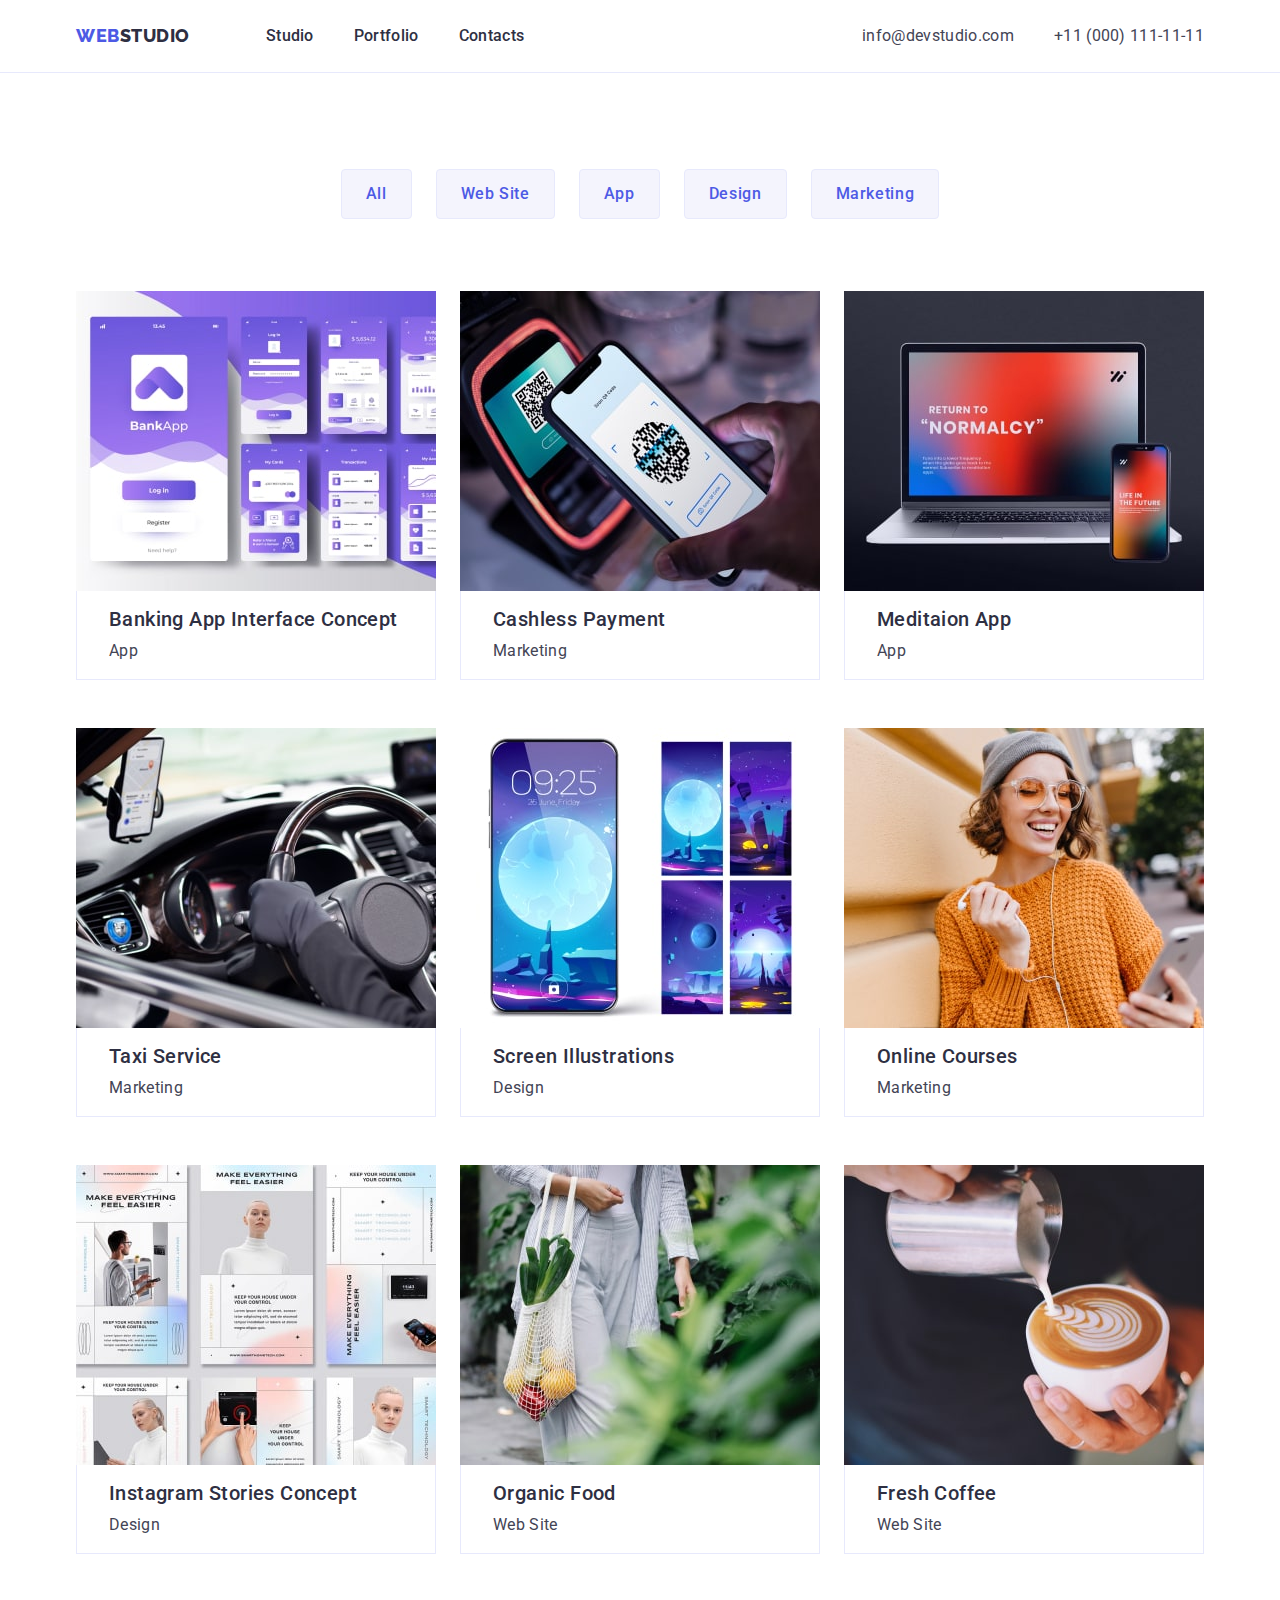
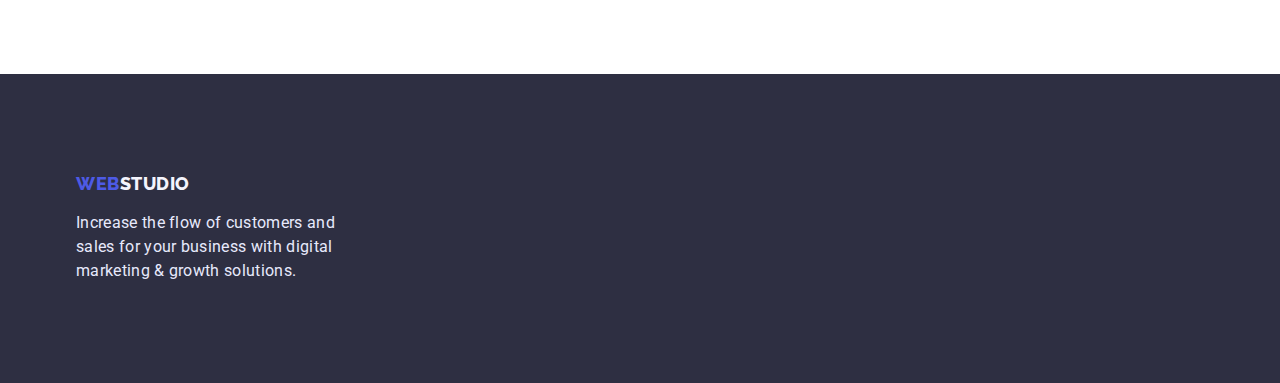
==== portfolio.html @ 1cea7742 "Initial commit" ====
<!DOCTYPE html>
<html lang="en">
  <head>
    <meta charset="UTF-8" />
    <meta http-equiv="X-UA-Compatible" content="IE=edge" />
    <meta name="viewport" content="width=device-width, initial-scale=1.0" />
    <title>Web Studio</title>
    <link rel="preconnect" href="https://fonts.googleapis.com" />
    <link rel="preconnect" href="https://fonts.gstatic.com" crossorigin />
    <link
      href="https://fonts.googleapis.com/css2?family=Raleway:wght@800&family=Roboto:wght@400;500;700;900&display=swap"
      rel="stylesheet"
    />
    <link
      rel="stylesheet"
      href="https://cdnjs.cloudflare.com/ajax/libs/modern-normalize/1.1.0/modern-normalize.min.css"
    />
    <link rel="stylesheet" href="./css/styles.css" />
  </head>
  <body>
    <header class="header">
      <div class="container header-container">
        <nav class="nav">
          <a href="./index.html" class="logo"
            ><span class="accent">Web</span>Studio</a
          >
          <ul class="nav-list list">
            <li class="nav-item">
              <a href="./index.html" class="nav-link">Studio</a>
            </li>
            <li class="nav-item">
              <a href="./portfolio.html" class="nav-link">Portfolio</a>
            </li>
            <li class="nav-item"><a href="#" class="nav-link">Contacts</a></li>
          </ul>
        </nav>
        <address class="address">
          <ul class="address-list list">
            <li class="address-item">
              <a href="mailto:info@devstudio.com" class="address-link"
                >info@devstudio.com</a
              >
            </li>
            <li class="address-item">
              <a href="tel:+110001111111" class="address-link"
                >+11 (000) 111-11-11</a
              >
            </li>
          </ul>
        </address>
      </div>
    </header>

    <main class="portfolio-main">
      <section class="portfolio section">
        <div class="container portfolio-container">
          <h1 class="portfolio-title visually-hidden">Portfolio list</h1>
          <ul class="portfolio-btn-list list">
            <li class="portfolio-item">
              <button class="portfolio-btn">All</button>
            </li>
            <li class="portfolio-item">
              <button class="portfolio-btn">Web Site</button>
            </li>
            <li class="portfolio-item">
              <button class="portfolio-btn">App</button>
            </li>
            <li class="portfolio-item">
              <button class="portfolio-btn">Design</button>
            </li>
            <li class="portfolio-item">
              <button class="portfolio-btn">Marketing</button>
            </li>
          </ul>
          <ul class="portfolio-card-list list">
            <li class="card-list-item">
              <img
                class="card-list-img"
                src="./images/portfolio-img-1.jpg"
                alt="Banking App cards"
                width="360"
                height="300"
              />
              <div class="portfolio-card">
                <h2 class="section-subtitle">Banking App Interface Concept</h2>
                <p class="section-description">App</p>
              </div>
            </li>
            <li class="card-list-item">
              <img
                class="card-list-img"
                src="./images/portfolio-img-2.jpg"
                alt="Cashless Payment"
                width="360"
                height="300"
              />
              <div class="portfolio-card">
                <h2 class="section-subtitle">Cashless Payment</h2>
                <p class="section-description">Marketing</p>
              </div>
            </li>
            <li class="card-list-item">
              <img
                class="card-list-img"
                src="./images/portfolio-img-3.jpg"
                alt="Laptop and phone"
                width="360"
                height="300"
              />
              <div class="portfolio-card">
                <h2 class="section-subtitle">Meditaion App</h2>
                <p class="section-description">App</p>
              </div>
            </li>
            <li class="card-list-item">
              <img
                class="card-list-img"
                src="./images/portfolio-img-4.jpg"
                alt="Taxi"
                width="360"
                height="300"
              />
              <div class="portfolio-card">
                <h2 class="section-subtitle">Taxi Service</h2>
                <p class="section-description">Marketing</p>
              </div>
            </li>
            <li class="card-list-item">
              <img
                class="card-list-img"
                src="./images/portfolio-img-5.jpg"
                alt="Phone"
                width="360"
                height="300"
              />
              <div class="portfolio-card">
                <h2 class="section-subtitle">Screen Illustrations</h2>
                <p class="section-description">Design</p>
              </div>
            </li>
            <li class="card-list-item">
              <img
                class="card-list-img"
                src="./images/portfolio-img-6.jpg"
                alt="Smiling women"
                width="360"
                height="300"
              />
              <div class="portfolio-card">
                <h2 class="section-subtitle">Online Courses</h2>
                <p class="section-description">Marketing</p>
              </div>
            </li>
            <li class="card-list-item">
              <img
                class="card-list-img"
                src="./images/portfolio-img-7.jpg"
                alt="Instagram stories design"
                width="360"
                height="300"
              />
              <div class="portfolio-card">
                <h2 class="section-subtitle">Instagram Stories Concept</h2>
                <p class="section-description">Design</p>
              </div>
            </li>
            <li class="card-list-item">
              <img
                class="card-list-img"
                src="./images/portfolio-img-8.jpg"
                alt="Organic food"
                width="360"
                height="300"
              />
              <div class="portfolio-card">
                <h2 class="section-subtitle">Organic Food</h2>
                <p class="section-description">Web Site</p>
              </div>
            </li>
            <li class="card-list-item">
              <img
                class="card-list-img"
                src="./images/portfolio-img-9.jpg"
                alt="Coffee"
                width="360"
                height="300"
              />
              <div class="portfolio-card">
                <h2 class="section-subtitle">Fresh Coffee</h2>
                <p class="section-description">Web Site</p>
              </div>
            </li>
          </ul>
        </div>
      </section>
    </main>

    <footer class="footer">
      <div class="container">
        <a href="./index.html" class="footer-logo"
          ><span class="accent">Web</span>Studio</a
        >
        <p class="footer-text">
          Increase the flow of customers and sales for your business with
          digital marketing & growth solutions.
        </p>
      </div>
    </footer>
  </body>
</html>
---- css/styles.css ----
/* global */

:root {
  --primary-brand: #4d5ae5;
  --pressed-state: #404bbf;
  --dark: #2e2f42;
  --success: #31d0aa;
  --text: #434455;
  --subtle-text: #8e8f99;
  --accent: #e7e9fc;
  --light: #f4f4fd;
  --modal-overlay: #2e2f42;
  --hero-background: #2e2f42;
  --white: #ffffff;
}

body {
  font-family: "Roboto", sans-serif;
  font-size: 16px;
  color: var(--dark);
  background-color: var(--white);
}

h1,
h2,
h3,
h4,
h5,
h6,
p,
ul {
  padding: 0;
  margin: 0;
}

.container {
  max-width: 1158px;
  margin: 0 auto;
  padding: 0 15px;
}

.list {
  list-style: none;
}

.visually-hidden {
  position: absolute;
  white-space: nowrap;
  width: 1px;
  height: 1px;
  overflow: hidden;
  border: 0;
  padding: 0;
  clip: rect(0 0 0 0);
  clip-path: inset(50%);
  margin: -1px;
}

img {
  display: block;
  max-width: 100%;
  height: auto;
}

.title {
  color: var(--dark);
  font-size: 36px;
  line-height: 1.11;
  letter-spacing: 0.02em;
  text-transform: capitalize;
}

.section {
  padding-top: 120px;
  padding-bottom: 120px;
}

.section-subtitle {
  margin-bottom: 8px;

  color: var(--dark);
  font-weight: 500;
  font-size: 20px;
  line-height: 1.2;
  letter-spacing: 0.02em;
}

.section-description {
  color: var(--text);
  line-height: 1.5;
  letter-spacing: 0.02em;
}

/* header */

.header {
  padding-top: 24px;
  padding-bottom: 24px;

  border-bottom: 1px solid var(--accent);
}

.header-container {
  display: flex;
  align-items: center;
}

.logo {
  margin-right: 76px;

  color: var(--dark);
  font-family: "Raleway", sans-serif;
  font-weight: 800;
  font-size: 18px;
  line-height: 1.33;
  letter-spacing: 0.03em;
  text-transform: uppercase;
  text-decoration: none;
}

.accent {
  color: var(--primary-brand);
}

.nav {
  display: flex;
  margin-right: auto;
}

.nav-list {
  display: flex;
  align-items: center;
}

.nav-item:not(:last-child) {
  margin-right: 40px;
}

.nav-link {
  padding-top: 24px;
  padding-bottom: 24px;

  color: var(--dark);
  text-decoration: none;
  font-weight: 500;
  line-height: 1.5;
  letter-spacing: 0.02em;
}

.nav-link:hover,
.nav-link:focus {
  color: var(--pressed-state);
}

.address {
  font-style: normal;
}

.address-list {
  display: flex;
}

.address-item:not(:last-child) {
  margin-right: 40px;
}

.address-link {
  color: var(--text);
  line-height: 1.5;
  text-decoration: none;
  letter-spacing: 0.02em;
}

.address-link:hover,
.address-link:focus {
  color: var(--pressed-state);
}

/* footer */

.footer {
  padding-top: 100px;
  padding-bottom: 100px;

  background-color: var(--dark);
}

.footer-logo {
  color: var(--light);
  font-family: "Raleway", sans-serif;
  font-weight: 800;
  font-size: 18px;
  line-height: 1.16;
  letter-spacing: 0.03em;
  text-transform: uppercase;
  text-decoration: none;
}

.footer-text {
  max-width: 264px;
  margin-top: 16px;

  color: var(--accent);
  line-height: 1.5;
  letter-spacing: 0.02em;
}

/* hero */

.hero {
  background-color: var(--dark);

  text-align: center;
}

.hero.section {
  padding-top: 188px;
  padding-bottom: 188px;
}

.hero-title {
  margin: 0 auto;
  max-width: 500px;

  color: var(--white);
  font-size: 56px;
  line-height: 1.07;
  letter-spacing: 0.02em;
}

.hero-btn {
  margin-top: 48px;
  min-width: 169px;
  padding: 16px 32px;

  color: var(--white);
  background-color: var(--primary-brand);
  font-weight: 500;
  line-height: 1.5;
  letter-spacing: 0.04em;
  cursor: pointer;

  border: none;
  box-shadow: 0px 4px 4px rgba(0, 0, 0, 0.15);
  border-radius: 4px;
}

.hero-btn:hover,
.hero-btn:focus {
  background-color: var(--pressed-state);
}

/* features */

.features-list {
  display: flex;
}

.features-item {
  width: 264px;
}

.features-item:not(:last-child) {
  margin-right: 24px;
}

/* about */

.about {
  padding-top: 0;
}

.about-title {
  margin-bottom: 72px;
  text-align: center;
}

.about-list {
  display: flex;
  gap: 24px;
}

.about-item {
}

/* team */

.team {
  background-color: var(--light);
}

.team-title {
  margin-bottom: 72px;
  text-align: center;
}

.team-list {
  display: flex;
}

.team-item {
  background-color: var(--white);
}

.team-item:not(:last-child) {
  margin-right: 24px;
}

.card {
  padding-top: 32px;
  padding-bottom: 32px;
  text-align: center;

  box-shadow: 0px 1px 6px rgba(46, 47, 66, 0.08),
    0px 1px 1px rgba(46, 47, 66, 0.16), 0px 2px 1px rgba(46, 47, 66, 0.08);
  border-radius: 0px 0px 4px 4px;
}

/* portfolio */

.portfolio {
  padding-top: 96px;
}

.portfolio-container {
  align-items: center;
}

.portfolio-btn-list {
  display: flex;
  gap: 24px;
  margin-bottom: 72px;
  justify-content: center;
}

.portfolio-btn {
  padding: 12px 24px;

  color: var(--primary-brand);
  background-color: var(--light);
  font-weight: 500;
  line-height: 1.5;
  letter-spacing: 0.04em;
  cursor: pointer;

  border: 1px solid var(--accent);
  border-radius: 4px;
}

.portfolio-btn:hover,
.portfolio-btn:focus {
  color: var(--white);
  background-color: var(--pressed-state);
}

.portfolio-card-list {
  display: flex;
  flex-wrap: wrap;
  column-gap: 24px;
  row-gap: 48px;
}

.card-list-item {
  flex-basis: calc((100% - 48px) / 3);
}

.portfolio-card {
  padding: 16px 32px;
  border: 1px solid var(--accent);
  border-top: transparent;
}
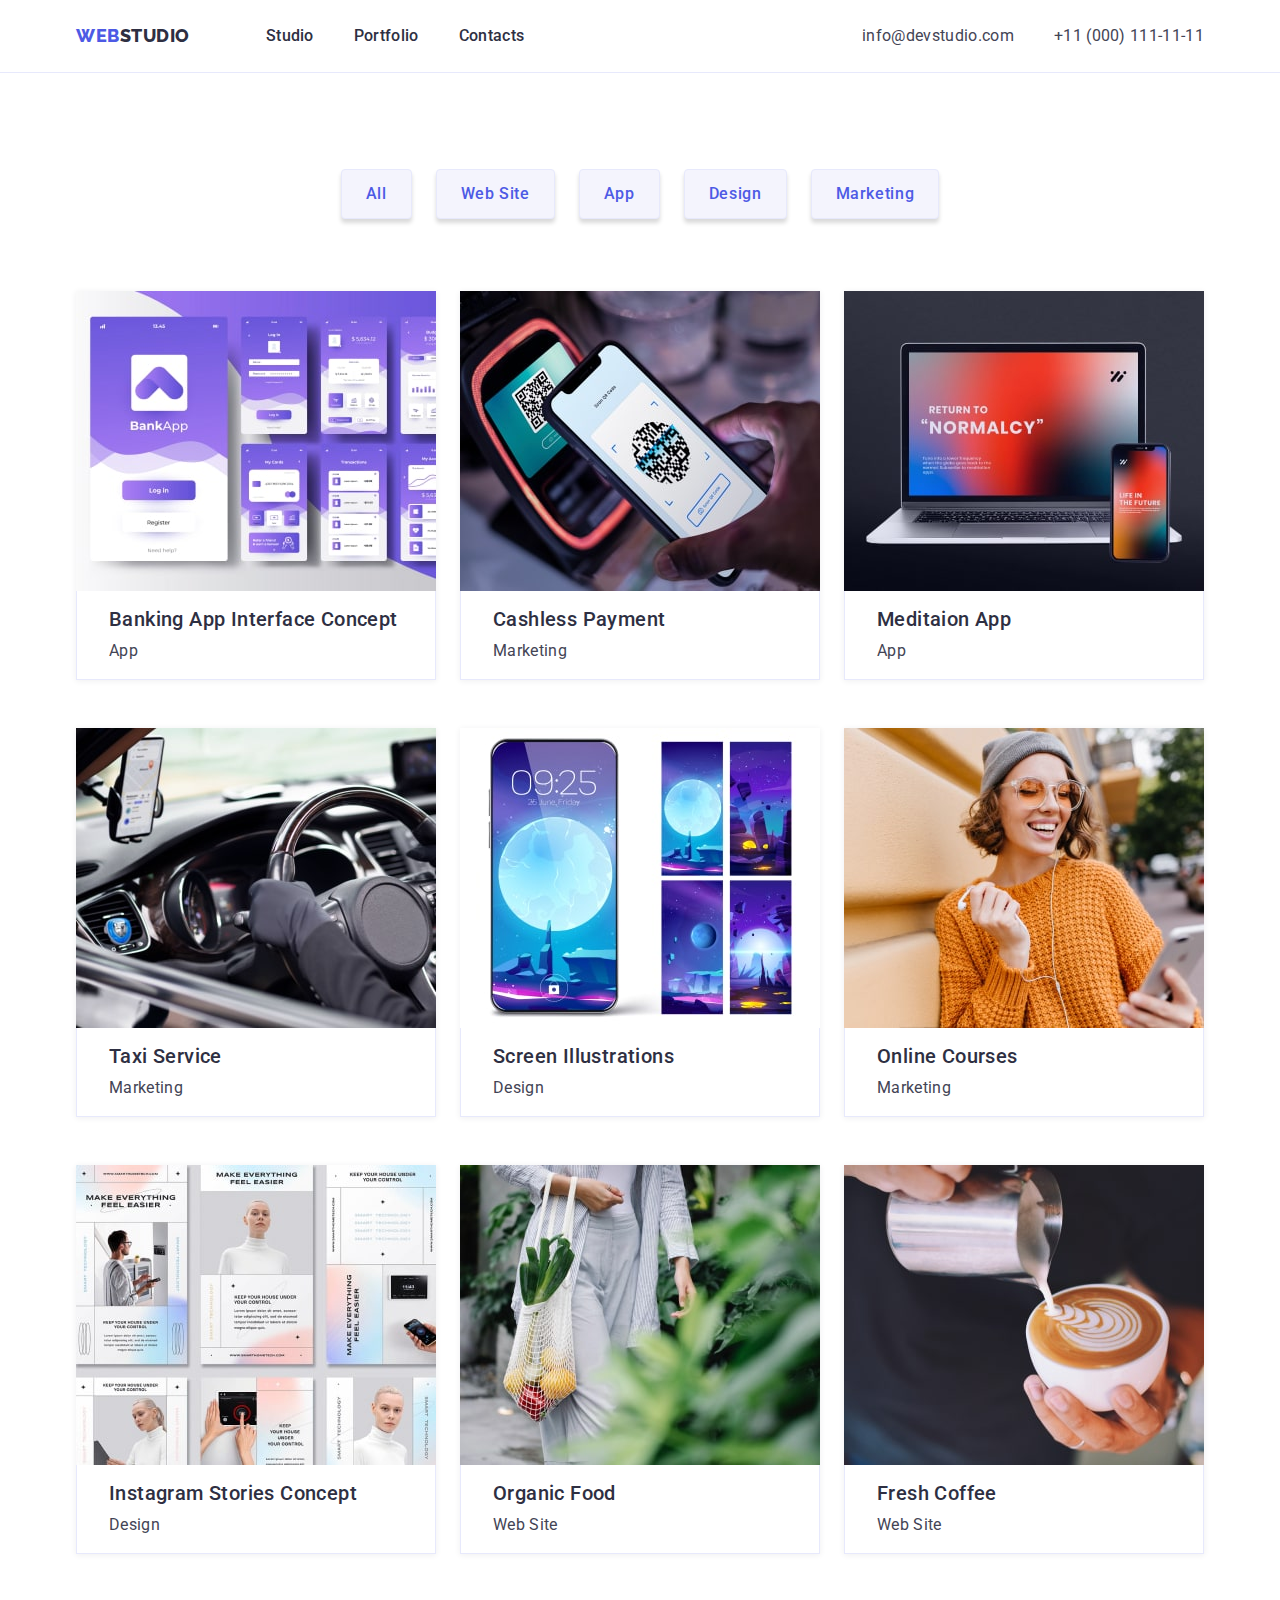
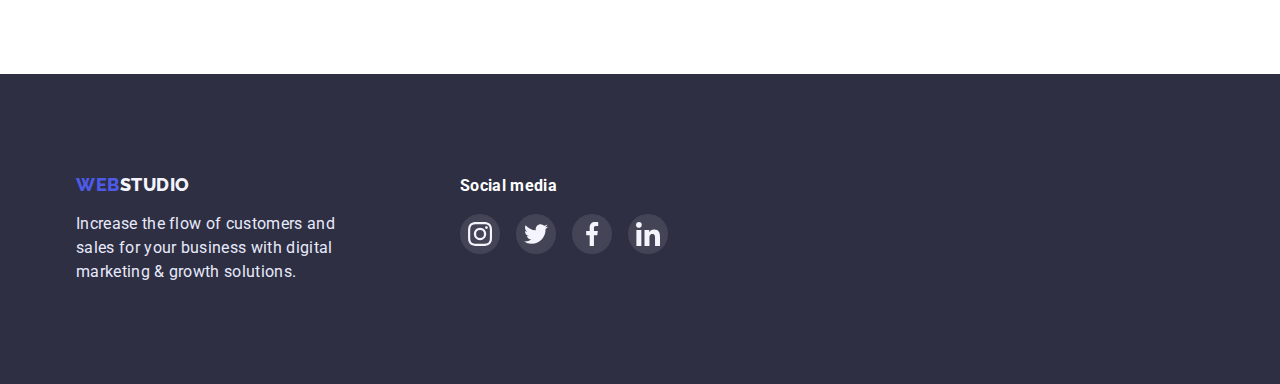
==== commit 6ee0b4d2: "finished" ====
--- a/portfolio.html
+++ b/portfolio.html
@@ -196,14 +196,49 @@
     </main>
 
     <footer class="footer">
-      <div class="container">
-        <a href="./index.html" class="footer-logo"
-          ><span class="accent">Web</span>Studio</a
-        >
-        <p class="footer-text">
-          Increase the flow of customers and sales for your business with
-          digital marketing & growth solutions.
-        </p>
+      <div class="container footer-container">
+        <div>
+          <a href="./index.html" class="footer-logo"
+            ><span class="accent">Web</span>Studio</a
+          >
+          <p class="footer-text">
+            Increase the flow of customers and sales for your business with
+            digital marketing & growth solutions.
+          </p>
+        </div>
+        <div>
+          <h2 class="footer-soc-title">Social media</h2>
+          <ul class="footer-soc-list list">
+            <li class="footer-soc-item">
+              <a href="" class="footer-soc-link">
+                <svg class="soc-icon" width="24" height="24">
+                  <use href="./images/icons.svg#icon-instagram"></use>
+                </svg>
+              </a>
+            </li>
+            <li class="footer-soc-item">
+              <a href="" class="footer-soc-link">
+                <svg class="soc-icon" width="24" height="24">
+                  <use href="./images/icons.svg#icon-twitter"></use>
+                </svg>
+              </a>
+            </li>
+            <li class="footer-soc-item">
+              <a href="" class="footer-soc-link">
+                <svg class="soc-icon" width="24" height="24">
+                  <use href="./images/icons.svg#icon-facebook"></use>
+                </svg>
+              </a>
+            </li>
+            <li class="footer-soc-item">
+              <a href="" class="footer-soc-link">
+                <svg class="soc-icon" width="24" height="24">
+                  <use href="./images/icons.svg#icon-linkedin"></use>
+                </svg>
+              </a>
+            </li>
+          </ul>
+        </div>
       </div>
     </footer>
   </body>
--- a/css/styles.css
+++ b/css/styles.css
@@ -12,6 +12,10 @@
   --modal-overlay: #2e2f42;
   --hero-background: #2e2f42;
   --white: #ffffff;
+  --dark-gradient: linear-gradient(
+    rgba(46, 47, 66, 0.7),
+    rgba(46, 47, 66, 0.7)
+  );
 }
 
 body {
@@ -91,6 +95,10 @@
   letter-spacing: 0.02em;
 }
 
+.soc-icon {
+  fill: var(--light);
+}
+
 /* header */
 
 .header {
@@ -183,6 +191,12 @@
   padding-bottom: 100px;
 
   background-color: var(--dark);
+}
+
+.footer-container {
+  display: flex;
+  gap: 120px;
+  align-items: baseline;
 }
 
 .footer-logo {
@@ -205,10 +219,52 @@
   letter-spacing: 0.02em;
 }
 
+.footer-soc-title {
+  margin-bottom: 16px;
+
+  color: var(--white);
+
+  font-size: 16px;
+  line-height: 1.5;
+  letter-spacing: 0.02em;
+}
+
+.footer-soc-list {
+  display: flex;
+  justify-content: center;
+  gap: 16px;
+}
+
+.footer-soc-item {
+  width: 40px;
+  height: 40px;
+}
+
+.footer-soc-link {
+  width: 100%;
+  height: 100%;
+
+  display: flex;
+  align-items: center;
+  justify-content: center;
+
+  background-color: rgba(255, 255, 255, 0.1);
+  border-radius: 50%;
+}
+
+.footer-soc-link:is(:hover, :focus) {
+  background-color: var(--success);
+}
+
 /* hero */
 
 .hero {
   background-color: var(--dark);
+
+  background-image: var(--dark-gradient), url(../images/hero-bg.jpg);
+  background-position: center;
+  background-repeat: no-repeat;
+  background-size: cover;
 
   text-align: center;
 }
@@ -248,6 +304,8 @@
 .hero-btn:hover,
 .hero-btn:focus {
   background-color: var(--pressed-state);
+
+  box-shadow: 0px 4px 4px rgba(0, 0, 0, 0.15);
 }
 
 /* features */
@@ -262,6 +320,19 @@
 
 .features-item:not(:last-child) {
   margin-right: 24px;
+}
+
+.astounaut-icon-box {
+  width: 264px;
+  height: 112px;
+  margin-bottom: 8px;
+  display: flex;
+  align-items: center;
+  justify-content: center;
+
+  border-radius: 4px;
+
+  background-color: var(--light);
 }
 
 /* about */
@@ -279,10 +350,6 @@
   display: flex;
   gap: 24px;
 }
-
-.about-item {
-}
-
 /* team */
 
 .team {
@@ -316,6 +383,80 @@
   border-radius: 0px 0px 4px 4px;
 }
 
+.team-card-description {
+  margin-bottom: 8px;
+}
+
+.card-soc-list {
+  display: flex;
+  justify-content: center;
+  gap: 24px;
+}
+
+.card-soc-item {
+  width: 40px;
+  height: 40px;
+}
+
+.card-soc-link {
+  width: 100%;
+  height: 100%;
+
+  display: flex;
+  align-items: center;
+  justify-content: center;
+
+  border-radius: 50%;
+  background-color: var(--primary-brand);
+}
+
+.card-soc-link:is(:hover, :focus) {
+  background-color: var(--pressed-state);
+}
+
+/* customers */
+
+.customers-title {
+  text-align: center;
+  margin-bottom: 72px;
+}
+
+.customers-list {
+  display: flex;
+  gap: 24px;
+}
+
+.customers-item {
+  width: 168px;
+  height: 88px;
+}
+
+.customers-link {
+  width: 100%;
+  height: 100%;
+
+  display: flex;
+  align-items: center;
+  justify-content: center;
+
+  border: 1px solid var(--subtle-text);
+  border-radius: 4px;
+  background-color: var(--white);
+  color: var(--subtle-text);
+}
+
+.customers-icon {
+  fill: currentColor;
+}
+
+.customers-link:is(:hover, :focus) {
+  border-color: var(--pressed-state);
+}
+
+.customers-link:is(:hover, :focus) .customers-icon {
+  fill: var(--pressed-state);
+}
+
 /* portfolio */
 
 .portfolio {
@@ -345,12 +486,15 @@
 
   border: 1px solid var(--accent);
   border-radius: 4px;
+  box-shadow: 0px 4px 4px rgba(0, 0, 0, 0.15);
 }
 
 .portfolio-btn:hover,
 .portfolio-btn:focus {
   color: var(--white);
   background-color: var(--pressed-state);
+
+  box-shadow: 0px 4px 4px rgba(0, 0, 0, 0.15);
 }
 
 .portfolio-card-list {
@@ -362,10 +506,17 @@
 
 .card-list-item {
   flex-basis: calc((100% - 48px) / 3);
+  box-shadow: 0px 1px 6px rgba(46, 47, 66, 0.08);
+}
+
+.card-list-item:is(:hover, :focus) {
+  box-shadow: 0px 1px 6px rgba(46, 47, 66, 0.08),
+    0px 1px 1px rgba(46, 47, 66, 0.16), 0px 2px 1px rgba(46, 47, 66, 0.08);
 }
 
 .portfolio-card {
   padding: 16px 32px;
+
   border: 1px solid var(--accent);
   border-top: transparent;
 }
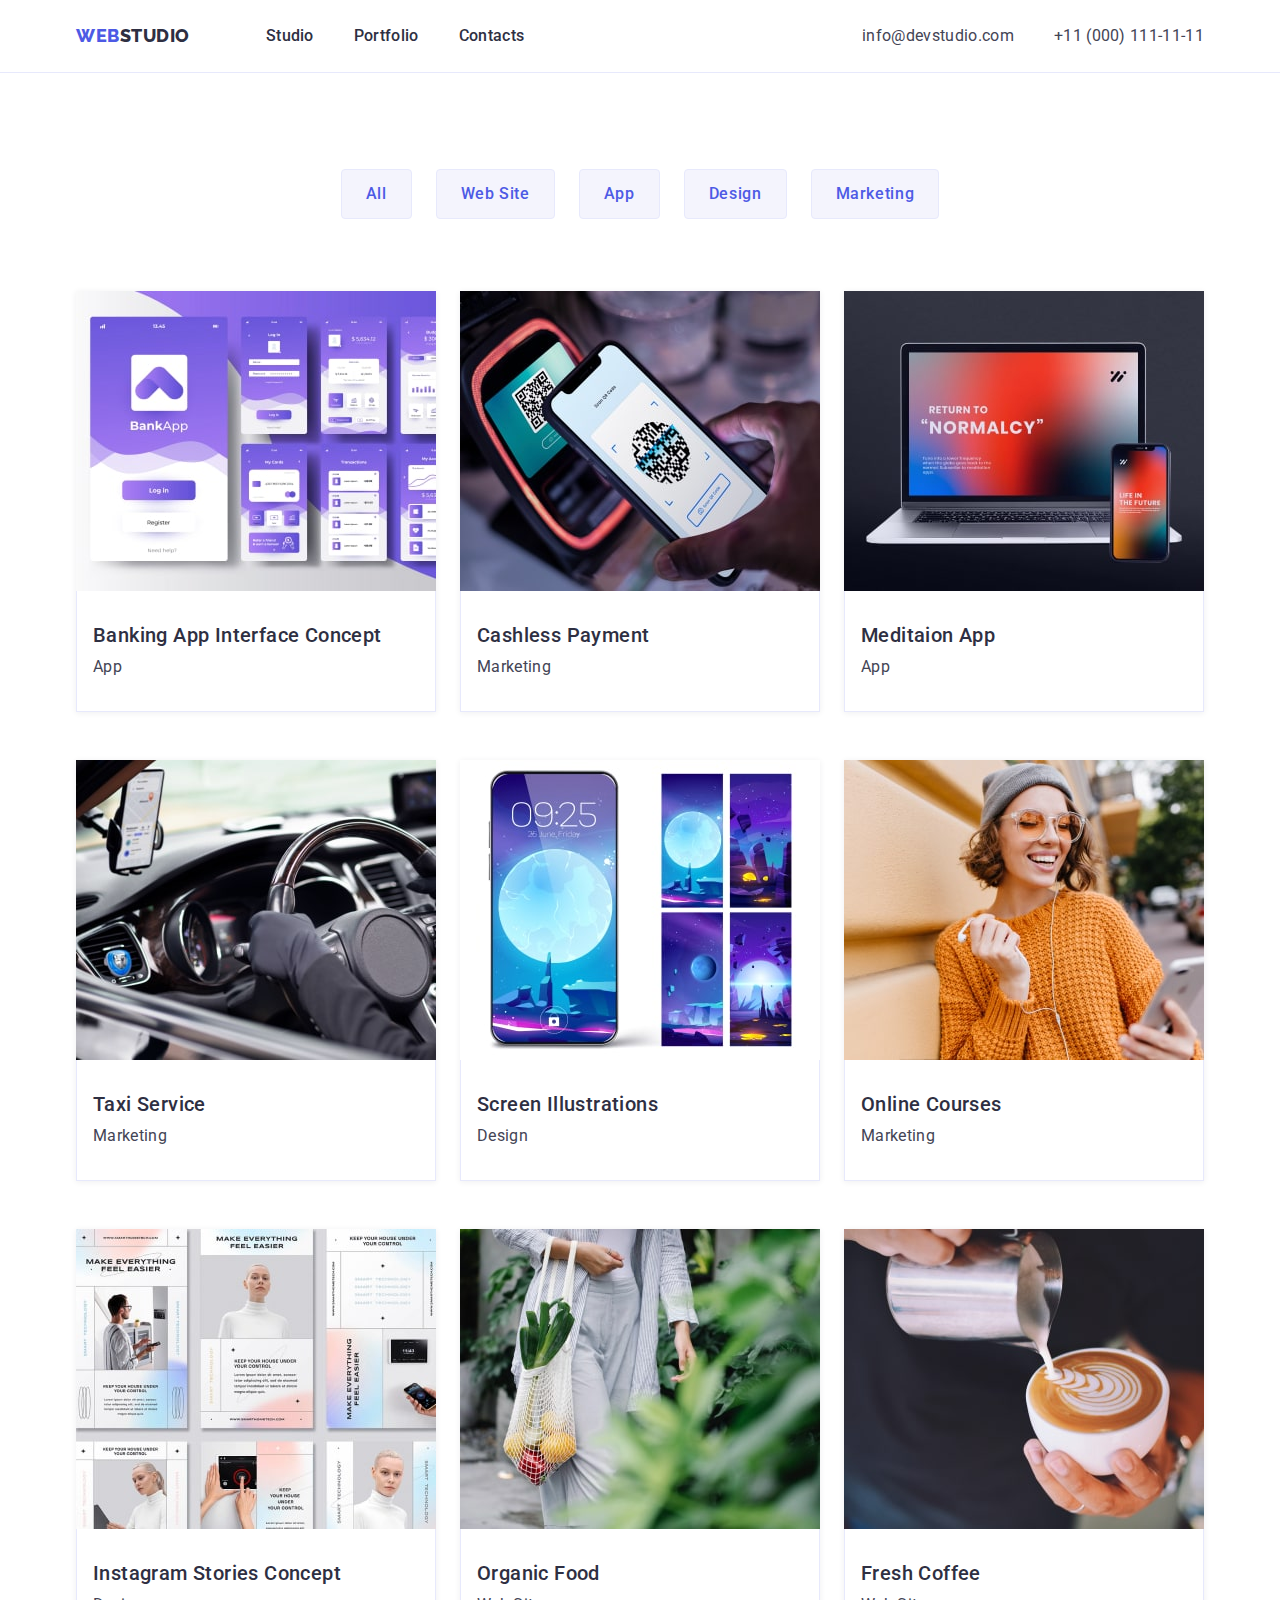
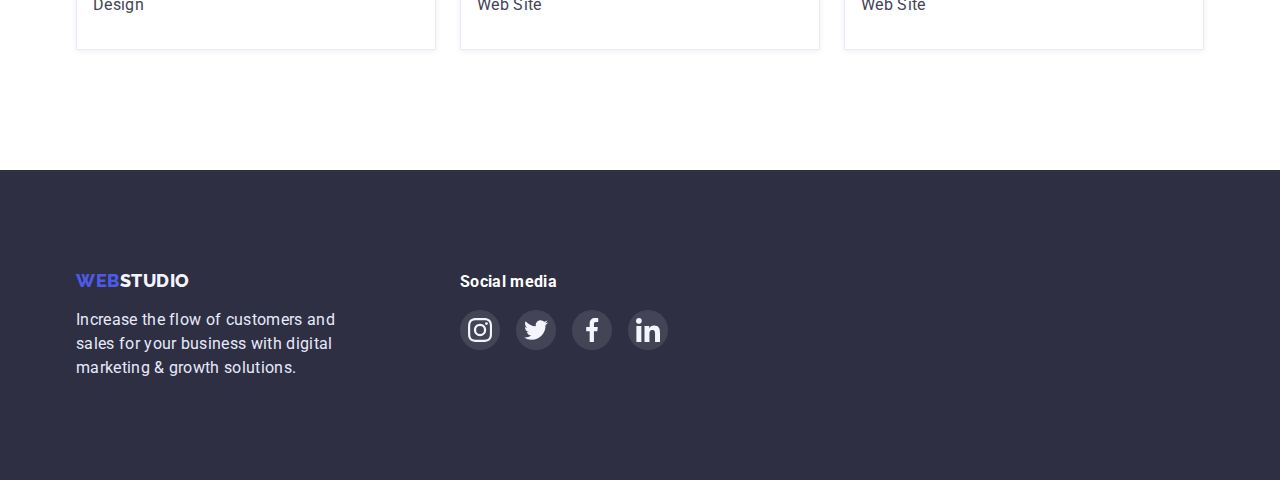
==== commit 2c7ba295: "fix" ====
--- a/portfolio.html
+++ b/portfolio.html
@@ -74,121 +74,141 @@
           </ul>
           <ul class="portfolio-card-list list">
             <li class="card-list-item">
-              <img
-                class="card-list-img"
-                src="./images/portfolio-img-1.jpg"
-                alt="Banking App cards"
-                width="360"
-                height="300"
-              />
-              <div class="portfolio-card">
-                <h2 class="section-subtitle">Banking App Interface Concept</h2>
-                <p class="section-description">App</p>
-              </div>
-            </li>
-            <li class="card-list-item">
-              <img
-                class="card-list-img"
-                src="./images/portfolio-img-2.jpg"
-                alt="Cashless Payment"
-                width="360"
-                height="300"
-              />
-              <div class="portfolio-card">
-                <h2 class="section-subtitle">Cashless Payment</h2>
-                <p class="section-description">Marketing</p>
-              </div>
-            </li>
-            <li class="card-list-item">
-              <img
-                class="card-list-img"
-                src="./images/portfolio-img-3.jpg"
-                alt="Laptop and phone"
-                width="360"
-                height="300"
-              />
-              <div class="portfolio-card">
-                <h2 class="section-subtitle">Meditaion App</h2>
-                <p class="section-description">App</p>
-              </div>
-            </li>
-            <li class="card-list-item">
-              <img
-                class="card-list-img"
-                src="./images/portfolio-img-4.jpg"
-                alt="Taxi"
-                width="360"
-                height="300"
-              />
-              <div class="portfolio-card">
-                <h2 class="section-subtitle">Taxi Service</h2>
-                <p class="section-description">Marketing</p>
-              </div>
-            </li>
-            <li class="card-list-item">
-              <img
-                class="card-list-img"
-                src="./images/portfolio-img-5.jpg"
-                alt="Phone"
-                width="360"
-                height="300"
-              />
-              <div class="portfolio-card">
-                <h2 class="section-subtitle">Screen Illustrations</h2>
-                <p class="section-description">Design</p>
-              </div>
-            </li>
-            <li class="card-list-item">
-              <img
-                class="card-list-img"
-                src="./images/portfolio-img-6.jpg"
-                alt="Smiling women"
-                width="360"
-                height="300"
-              />
-              <div class="portfolio-card">
-                <h2 class="section-subtitle">Online Courses</h2>
-                <p class="section-description">Marketing</p>
-              </div>
-            </li>
-            <li class="card-list-item">
-              <img
-                class="card-list-img"
-                src="./images/portfolio-img-7.jpg"
-                alt="Instagram stories design"
-                width="360"
-                height="300"
-              />
-              <div class="portfolio-card">
-                <h2 class="section-subtitle">Instagram Stories Concept</h2>
-                <p class="section-description">Design</p>
-              </div>
-            </li>
-            <li class="card-list-item">
-              <img
-                class="card-list-img"
-                src="./images/portfolio-img-8.jpg"
-                alt="Organic food"
-                width="360"
-                height="300"
-              />
-              <div class="portfolio-card">
-                <h2 class="section-subtitle">Organic Food</h2>
-                <p class="section-description">Web Site</p>
-              </div>
-            </li>
-            <li class="card-list-item">
-              <img
-                class="card-list-img"
-                src="./images/portfolio-img-9.jpg"
-                alt="Coffee"
-                width="360"
-                height="300"
-              />
-              <div class="portfolio-card">
-                <h2 class="section-subtitle">Fresh Coffee</h2>
-                <p class="section-description">Web Site</p>
-              </div>
+              <a class="card-list-link link" href="">
+                <img
+                  class="card-list-img"
+                  src="./images/portfolio-img-1.jpg"
+                  alt="Banking App cards"
+                  width="360"
+                  height="300"
+                />
+                <div class="portfolio-card">
+                  <h2 class="section-subtitle">
+                    Banking App Interface Concept
+                  </h2>
+                  <p class="section-description">App</p>
+                </div>
+              </a>
+            </li>
+            <li class="card-list-item">
+              <a href="" class="card-list-link link">
+                <img
+                  class="card-list-img"
+                  src="./images/portfolio-img-2.jpg"
+                  alt="Cashless Payment"
+                  width="360"
+                  height="300"
+                />
+                <div class="portfolio-card">
+                  <h2 class="section-subtitle">Cashless Payment</h2>
+                  <p class="section-description">Marketing</p>
+                </div>
+              </a>
+            </li>
+            <li class="card-list-item">
+              <a href="" class="card-list-link link">
+                <img
+                  class="card-list-img"
+                  src="./images/portfolio-img-3.jpg"
+                  alt="Laptop and phone"
+                  width="360"
+                  height="300"
+                />
+                <div class="portfolio-card">
+                  <h2 class="section-subtitle">Meditaion App</h2>
+                  <p class="section-description">App</p>
+                </div>
+              </a>
+            </li>
+            <li class="card-list-item">
+              <a href="" class="card-list-link link">
+                <img
+                  class="card-list-img"
+                  src="./images/portfolio-img-4.jpg"
+                  alt="Taxi"
+                  width="360"
+                  height="300"
+                />
+                <div class="portfolio-card">
+                  <h2 class="section-subtitle">Taxi Service</h2>
+                  <p class="section-description">Marketing</p>
+                </div>
+              </a>
+            </li>
+            <li class="card-list-item">
+              <a href="" class="card-list-link link">
+                <img
+                  class="card-list-img"
+                  src="./images/portfolio-img-5.jpg"
+                  alt="Phone"
+                  width="360"
+                  height="300"
+                />
+                <div class="portfolio-card">
+                  <h2 class="section-subtitle">Screen Illustrations</h2>
+                  <p class="section-description">Design</p>
+                </div>
+              </a>
+            </li>
+            <li class="card-list-item">
+              <a href="" class="card-list-link link">
+                <img
+                  class="card-list-img"
+                  src="./images/portfolio-img-6.jpg"
+                  alt="Smiling women"
+                  width="360"
+                  height="300"
+                />
+                <div class="portfolio-card">
+                  <h2 class="section-subtitle">Online Courses</h2>
+                  <p class="section-description">Marketing</p>
+                </div>
+              </a>
+            </li>
+            <li class="card-list-item">
+              <a href="" class="card-list-link link">
+                <img
+                  class="card-list-img"
+                  src="./images/portfolio-img-7.jpg"
+                  alt="Instagram stories design"
+                  width="360"
+                  height="300"
+                />
+                <div class="portfolio-card">
+                  <h2 class="section-subtitle">Instagram Stories Concept</h2>
+                  <p class="section-description">Design</p>
+                </div>
+              </a>
+            </li>
+            <li class="card-list-item">
+              <a href="" class="card-list-link link">
+                <img
+                  class="card-list-img"
+                  src="./images/portfolio-img-8.jpg"
+                  alt="Organic food"
+                  width="360"
+                  height="300"
+                />
+                <div class="portfolio-card">
+                  <h2 class="section-subtitle">Organic Food</h2>
+                  <p class="section-description">Web Site</p>
+                </div>
+              </a>
+            </li>
+            <li class="card-list-item">
+              <a href="" class="card-list-link link">
+                <img
+                  class="card-list-img"
+                  src="./images/portfolio-img-9.jpg"
+                  alt="Coffee"
+                  width="360"
+                  height="300"
+                />
+                <div class="portfolio-card">
+                  <h2 class="section-subtitle">Fresh Coffee</h2>
+                  <p class="section-description">Web Site</p>
+                </div>
+              </a>
             </li>
           </ul>
         </div>
@@ -197,7 +217,7 @@
 
     <footer class="footer">
       <div class="container footer-container">
-        <div>
+        <div class="footer-margin">
           <a href="./index.html" class="footer-logo"
             ><span class="accent">Web</span>Studio</a
           >
--- a/css/styles.css
+++ b/css/styles.css
@@ -37,6 +37,10 @@
   margin: 0;
 }
 
+.link {
+  text-decoration: none;
+}
+
 .container {
   max-width: 1158px;
   margin: 0 auto;
@@ -195,8 +199,11 @@
 
 .footer-container {
   display: flex;
-  gap: 120px;
   align-items: baseline;
+}
+
+.footer-margin {
+  margin-right: 120px;
 }
 
 .footer-logo {
@@ -265,6 +272,8 @@
   background-position: center;
   background-repeat: no-repeat;
   background-size: cover;
+  max-width: 1440px;
+  margin: 0 auto;
 
   text-align: center;
 }
@@ -428,12 +437,11 @@
 
 .customers-item {
   width: 168px;
-  height: 88px;
 }
 
 .customers-link {
   width: 100%;
-  height: 100%;
+  height: 88px;
 
   display: flex;
   align-items: center;
@@ -486,7 +494,6 @@
 
   border: 1px solid var(--accent);
   border-radius: 4px;
-  box-shadow: 0px 4px 4px rgba(0, 0, 0, 0.15);
 }
 
 .portfolio-btn:hover,
@@ -494,7 +501,8 @@
   color: var(--white);
   background-color: var(--pressed-state);
 
-  box-shadow: 0px 4px 4px rgba(0, 0, 0, 0.15);
+  box-shadow: 0px 3px 1px rgba(0, 0, 0, 0.1), 0px 2px 1px rgba(0, 0, 0, 0.08),
+    0px 2px 2px rgba(0, 0, 0, 0.12);
 }
 
 .portfolio-card-list {
@@ -506,16 +514,24 @@
 
 .card-list-item {
   flex-basis: calc((100% - 48px) / 3);
+}
+
+.card-list-item:is(:hover, :focus) {
+}
+
+.card-list-link {
+  display: block;
+
   box-shadow: 0px 1px 6px rgba(46, 47, 66, 0.08);
 }
 
-.card-list-item:is(:hover, :focus) {
+.card-list-link:is(:hover, :focus) {
   box-shadow: 0px 1px 6px rgba(46, 47, 66, 0.08),
     0px 1px 1px rgba(46, 47, 66, 0.16), 0px 2px 1px rgba(46, 47, 66, 0.08);
 }
 
 .portfolio-card {
-  padding: 16px 32px;
+  padding: 32px 16px;
 
   border: 1px solid var(--accent);
   border-top: transparent;
